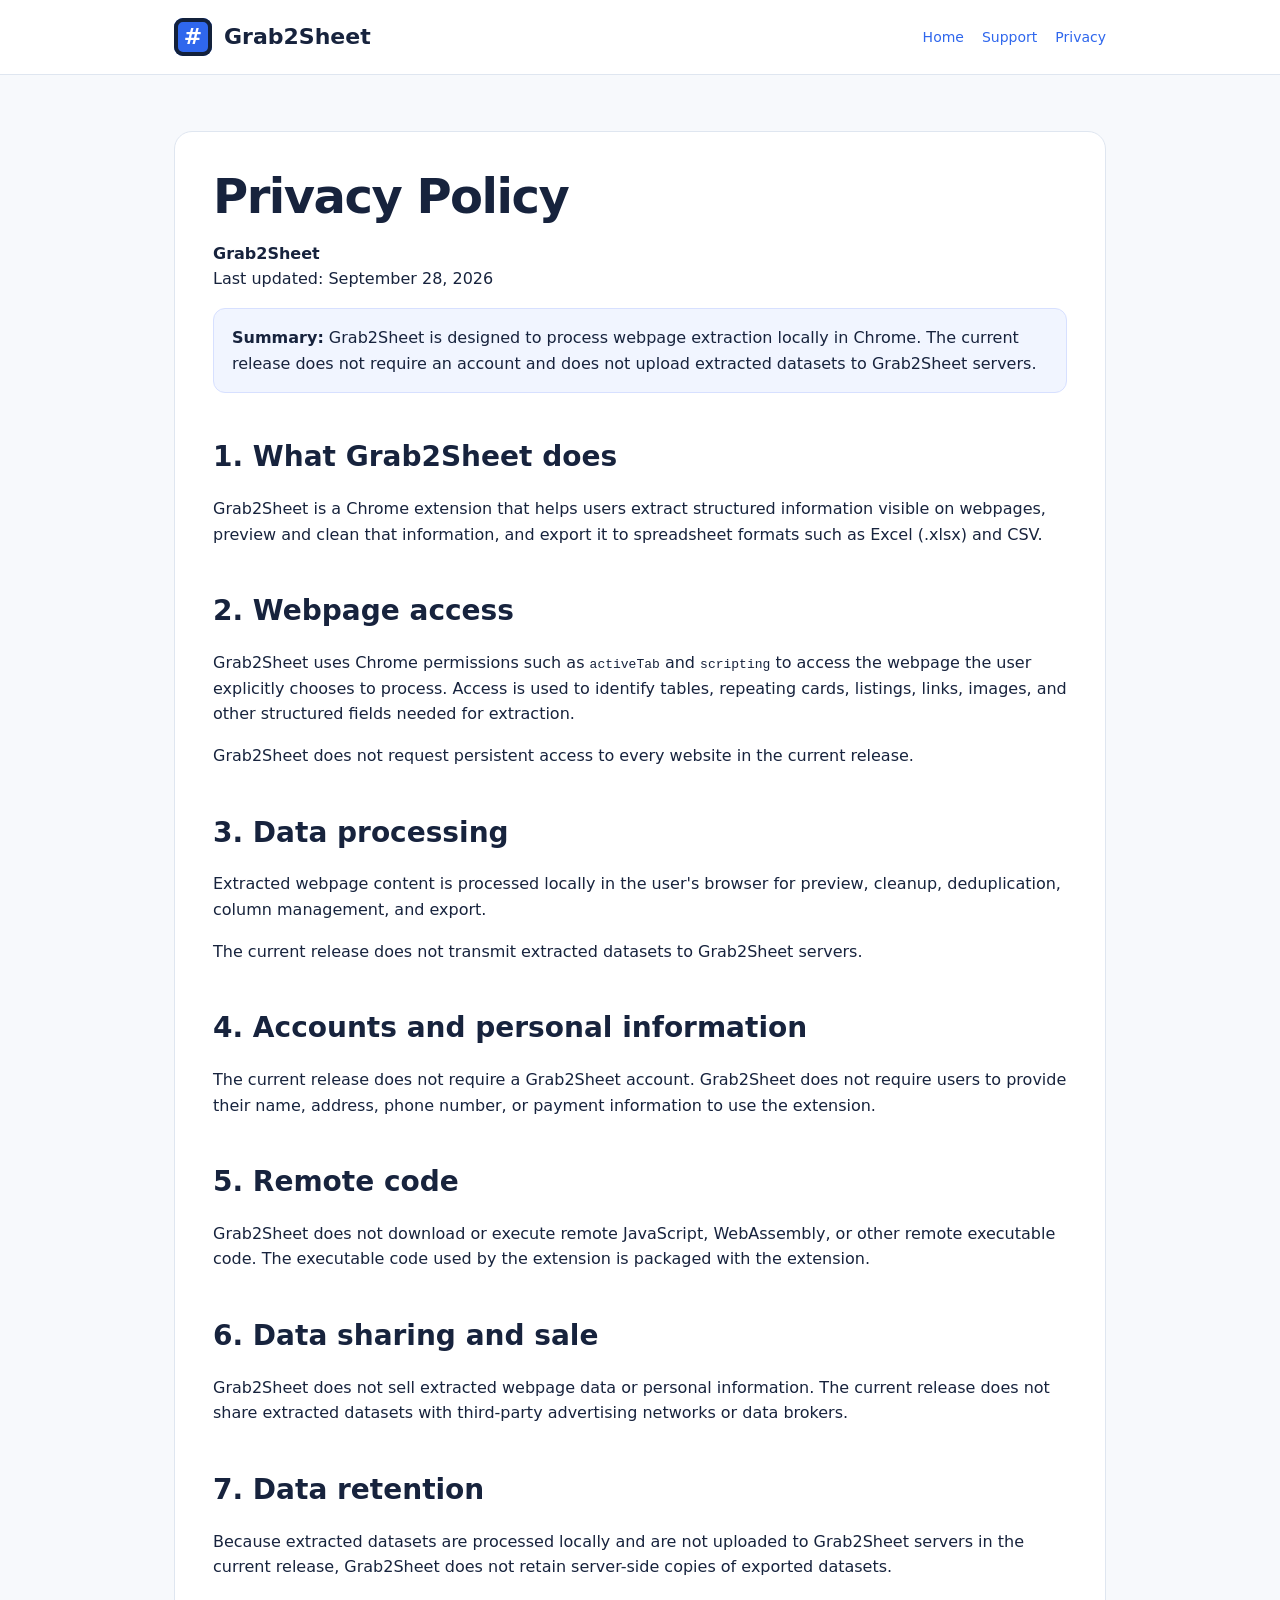
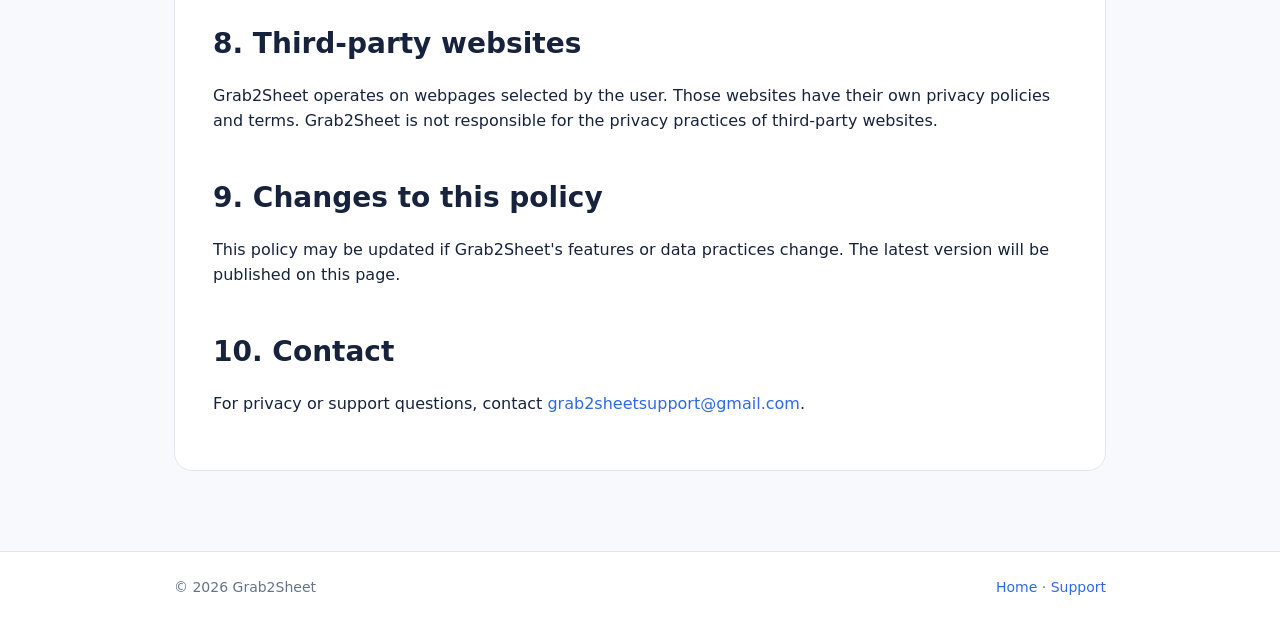
==== privacy.html @ d278c7ef "Add files via upload" ====
<!doctype html>
<html lang="en">
<head>
<meta charset="utf-8">
<meta name="viewport" content="width=device-width,initial-scale=1">
<title>Grab2Sheet Privacy Policy</title>
<meta name="description" content="Privacy Policy for the Grab2Sheet Chrome extension.">
<link rel="stylesheet" href="styles.css">
</head>
<body>
<header><div class="nav"><div class="brand"><span class="logo">#</span>Grab2Sheet</div><nav class="navlinks"><a href="./">Home</a><a href="support.html">Support</a><a href="privacy.html">Privacy</a></nav></div></header>
<main>
<div class="content">
<h1>Privacy Policy</h1>
<p><strong>Grab2Sheet</strong><br>Last updated: September 28, 2026</p>

<div class="notice"><strong>Summary:</strong> Grab2Sheet is designed to process webpage extraction locally in Chrome. The current release does not require an account and does not upload extracted datasets to Grab2Sheet servers.</div>

<h2>1. What Grab2Sheet does</h2>
<p>Grab2Sheet is a Chrome extension that helps users extract structured information visible on webpages, preview and clean that information, and export it to spreadsheet formats such as Excel (.xlsx) and CSV.</p>

<h2>2. Webpage access</h2>
<p>Grab2Sheet uses Chrome permissions such as <code>activeTab</code> and <code>scripting</code> to access the webpage the user explicitly chooses to process. Access is used to identify tables, repeating cards, listings, links, images, and other structured fields needed for extraction.</p>
<p>Grab2Sheet does not request persistent access to every website in the current release.</p>

<h2>3. Data processing</h2>
<p>Extracted webpage content is processed locally in the user's browser for preview, cleanup, deduplication, column management, and export.</p>
<p>The current release does not transmit extracted datasets to Grab2Sheet servers.</p>

<h2>4. Accounts and personal information</h2>
<p>The current release does not require a Grab2Sheet account. Grab2Sheet does not require users to provide their name, address, phone number, or payment information to use the extension.</p>

<h2>5. Remote code</h2>
<p>Grab2Sheet does not download or execute remote JavaScript, WebAssembly, or other remote executable code. The executable code used by the extension is packaged with the extension.</p>

<h2>6. Data sharing and sale</h2>
<p>Grab2Sheet does not sell extracted webpage data or personal information. The current release does not share extracted datasets with third-party advertising networks or data brokers.</p>

<h2>7. Data retention</h2>
<p>Because extracted datasets are processed locally and are not uploaded to Grab2Sheet servers in the current release, Grab2Sheet does not retain server-side copies of exported datasets.</p>

<h2>8. Third-party websites</h2>
<p>Grab2Sheet operates on webpages selected by the user. Those websites have their own privacy policies and terms. Grab2Sheet is not responsible for the privacy practices of third-party websites.</p>

<h2>9. Changes to this policy</h2>
<p>This policy may be updated if Grab2Sheet's features or data practices change. The latest version will be published on this page.</p>

<h2>10. Contact</h2>
<p>For privacy or support questions, contact <a href="mailto:grab2sheetsupport@gmail.com">grab2sheetsupport@gmail.com</a>.</p>
</div>
</main>
<footer><div class="footer"><span>© 2026 Grab2Sheet</span><span><a href="./">Home</a> · <a href="support.html">Support</a></span></div></footer>
</body>
</html>
---- styles.css ----
:root{
  --bg:#f7f9fc;
  --card:#ffffff;
  --text:#17233d;
  --muted:#64748b;
  --blue:#2f67ed;
  --blue2:#1f4fc4;
  --line:#dfe6f0;
}
*{box-sizing:border-box}
body{
  margin:0;
  font-family:Inter,system-ui,-apple-system,BlinkMacSystemFont,"Segoe UI",sans-serif;
  color:var(--text);
  background:var(--bg);
  line-height:1.6;
}
a{color:var(--blue);text-decoration:none}
a:hover{text-decoration:underline}
header{
  background:#fff;
  border-bottom:1px solid var(--line);
}
.nav{
  max-width:980px;
  margin:auto;
  padding:18px 24px;
  display:flex;
  align-items:center;
  justify-content:space-between;
  gap:20px;
}
.brand{
  display:flex;
  align-items:center;
  gap:12px;
  font-weight:800;
  font-size:22px;
}
.logo{
  width:38px;height:38px;
  border-radius:9px;
  background:var(--blue);
  color:#fff;
  display:grid;
  place-items:center;
  font-size:22px;
  box-shadow:inset 0 0 0 4px #13213b;
}
.navlinks{display:flex;gap:18px;font-size:14px}
main{max-width:980px;margin:auto;padding:56px 24px 80px}
.hero{
  background:linear-gradient(135deg,#fff 0%,#f4f7ff 100%);
  border:1px solid var(--line);
  border-radius:24px;
  padding:54px;
  box-shadow:0 16px 50px rgba(24,45,90,.07);
}
h1{font-size:48px;line-height:1.1;margin:0 0 18px;letter-spacing:-1.5px}
h2{font-size:28px;margin:42px 0 14px}
h3{font-size:20px;margin:28px 0 8px}
.lead{font-size:20px;color:var(--muted);max-width:760px}
.cta{
  display:inline-block;
  margin-top:22px;
  background:var(--blue);
  color:#fff;
  padding:13px 20px;
  border-radius:12px;
  font-weight:700;
}
.cta:hover{background:var(--blue2);text-decoration:none}
.grid{
  display:grid;
  grid-template-columns:repeat(3,1fr);
  gap:18px;
  margin-top:28px;
}
.card{
  background:#fff;
  border:1px solid var(--line);
  border-radius:16px;
  padding:22px;
}
.card h3{margin-top:0}
.content{
  background:#fff;
  border:1px solid var(--line);
  border-radius:18px;
  padding:38px;
}
.notice{
  background:#f1f5ff;
  border:1px solid #d7e0ff;
  border-radius:12px;
  padding:16px 18px;
}
ul{padding-left:22px}
footer{
  border-top:1px solid var(--line);
  color:var(--muted);
  background:#fff;
}
.footer{
  max-width:980px;
  margin:auto;
  padding:24px;
  display:flex;
  justify-content:space-between;
  flex-wrap:wrap;
  gap:12px;
  font-size:14px;
}
@media(max-width:760px){
  .grid{grid-template-columns:1fr}
  h1{font-size:38px}
  .hero{padding:34px 24px}
  .nav{align-items:flex-start;flex-direction:column}
}
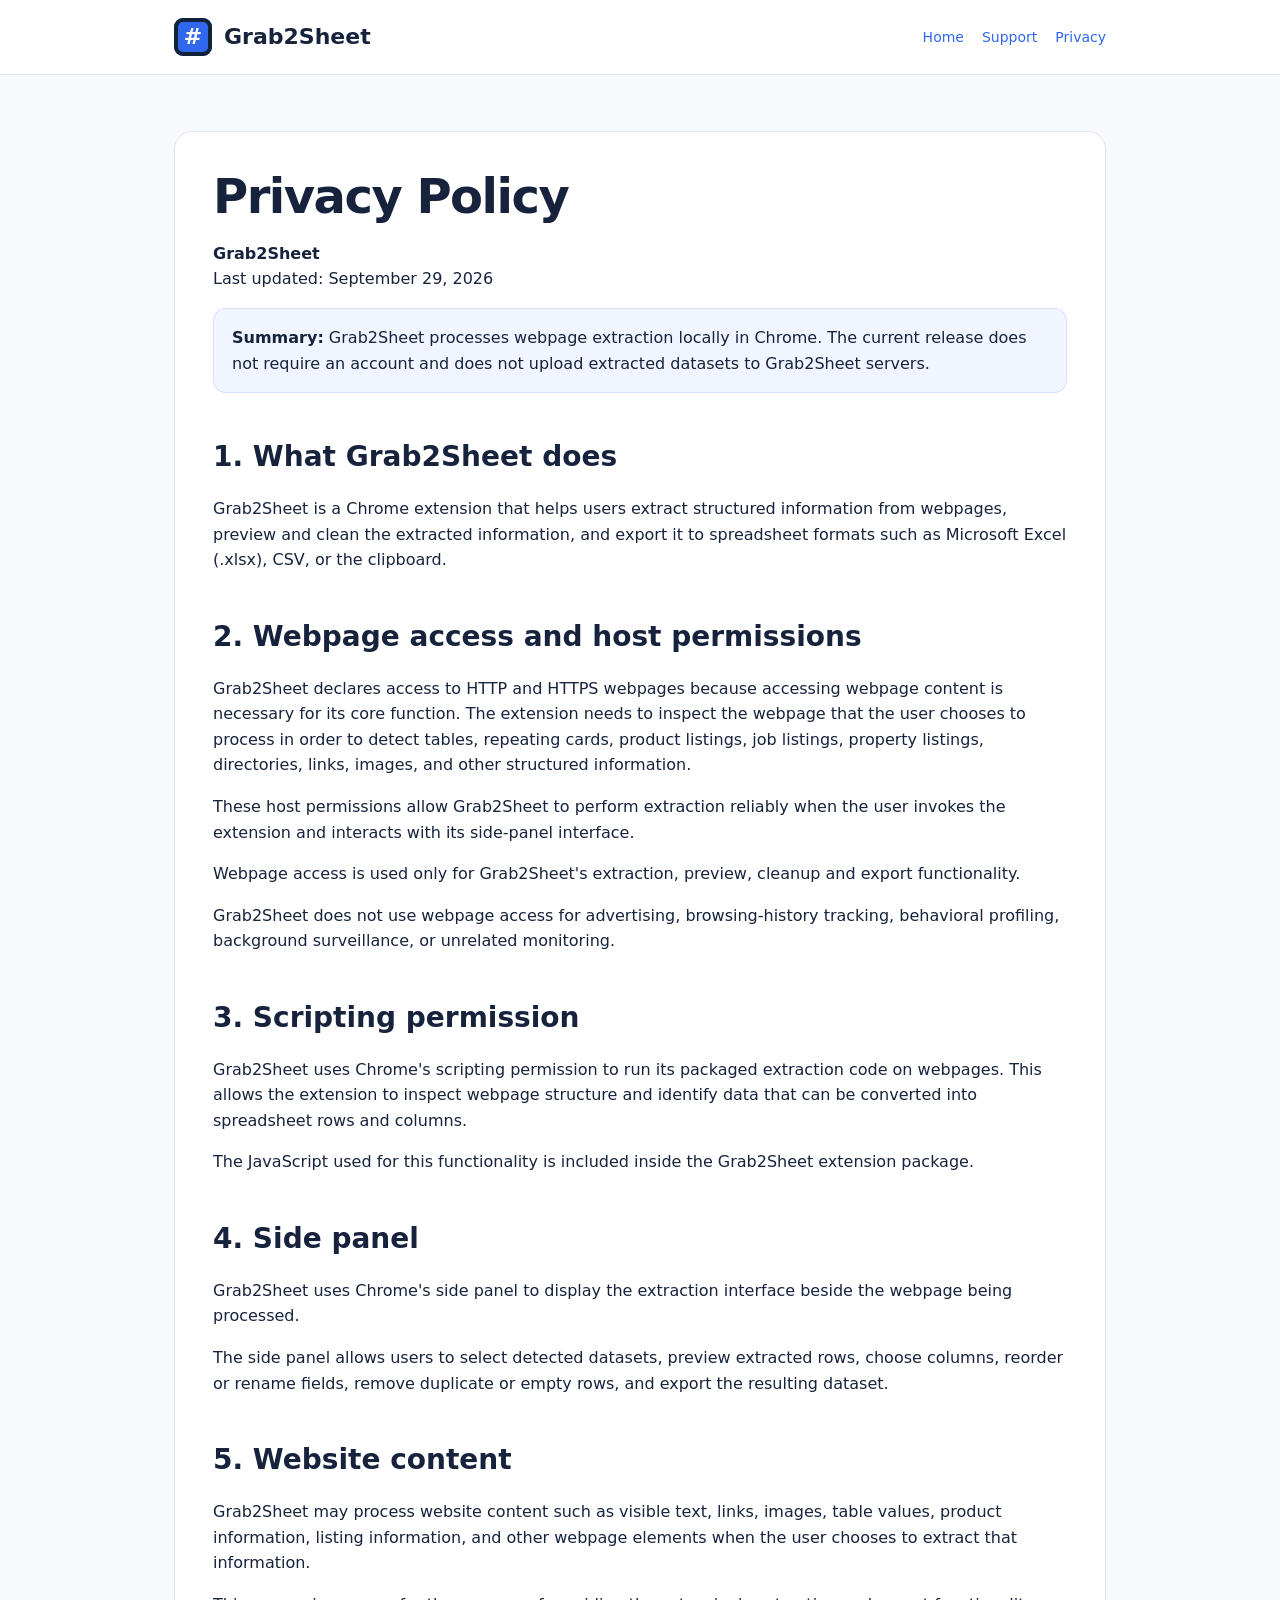
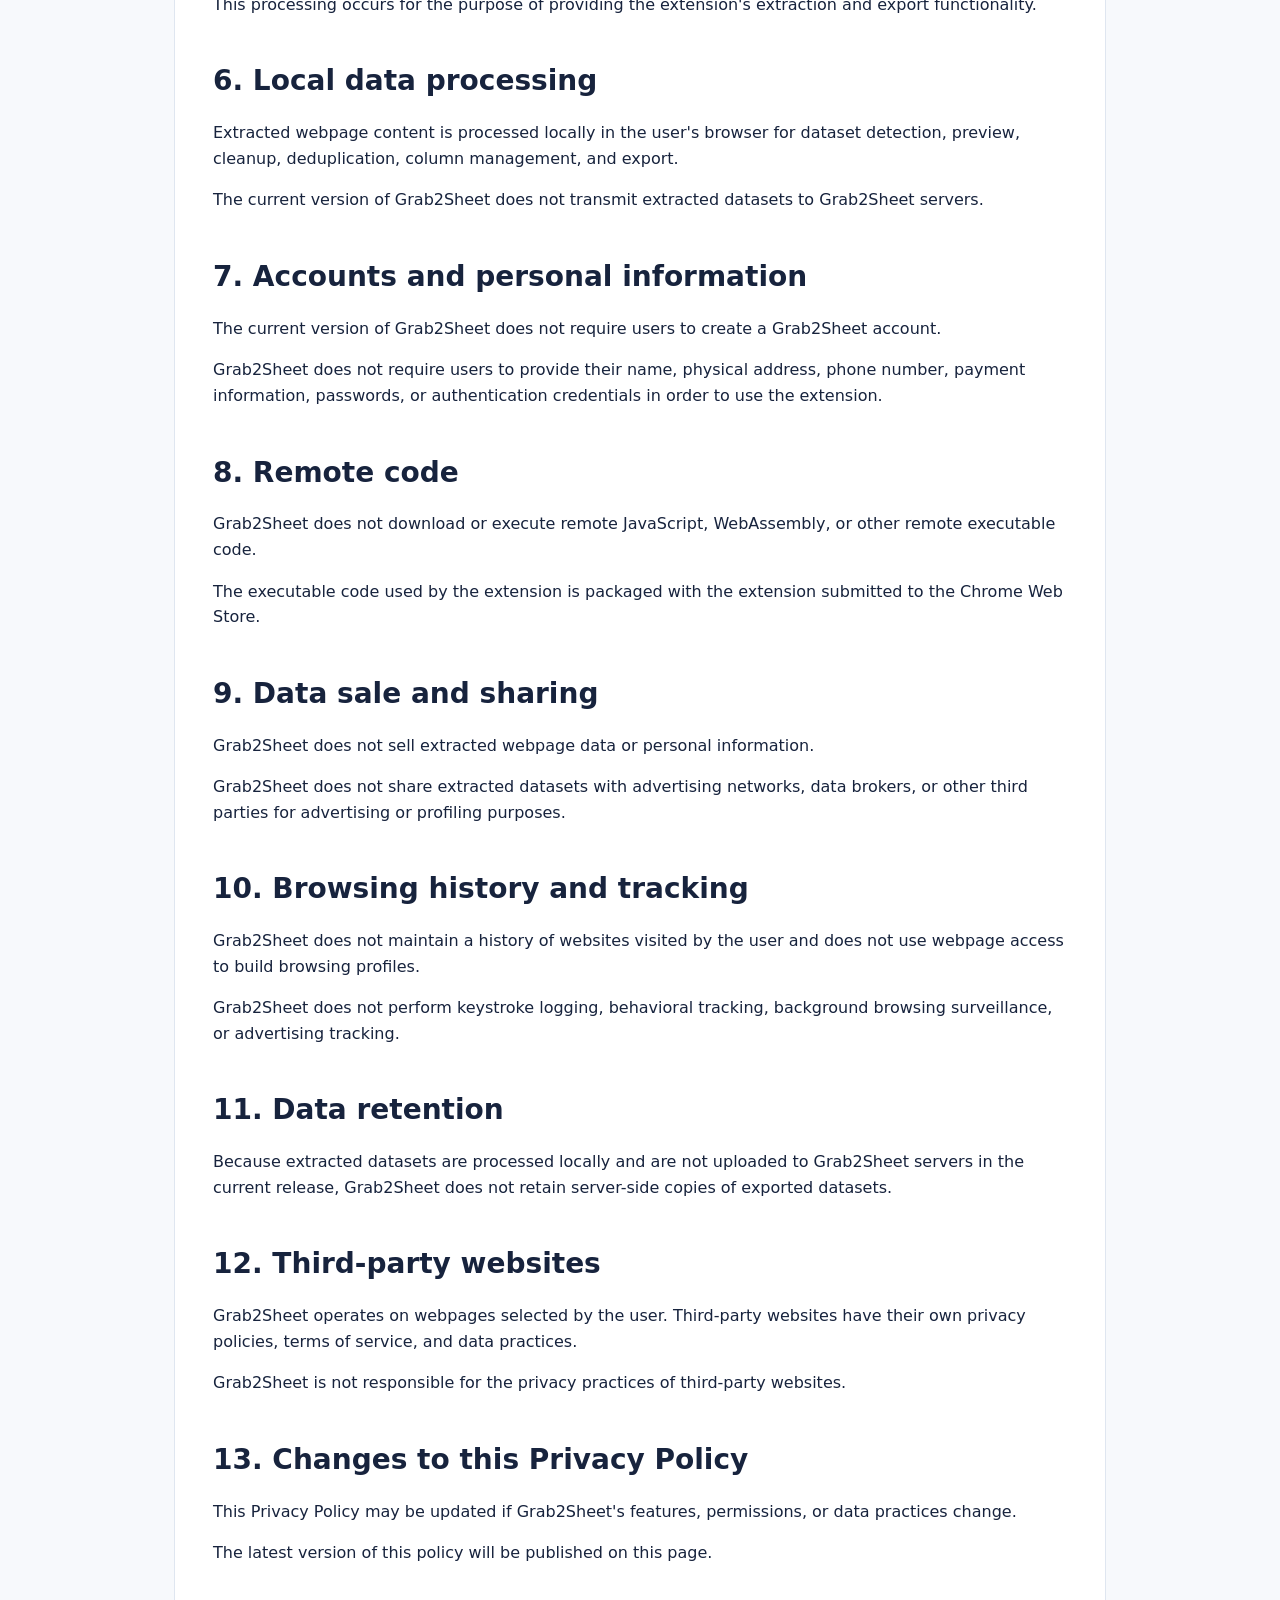
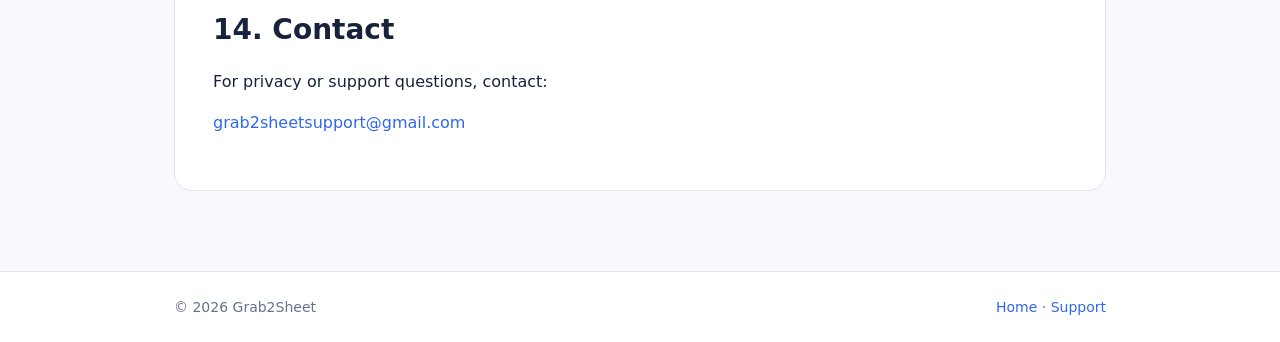
==== commit 75261018: "Refactor privacy.html for improved structure and clarity" ====
--- a/privacy.html
+++ b/privacy.html
@@ -1,54 +1,306 @@
 <!doctype html>
 <html lang="en">
+
 <head>
-<meta charset="utf-8">
-<meta name="viewport" content="width=device-width,initial-scale=1">
-<title>Grab2Sheet Privacy Policy</title>
-<meta name="description" content="Privacy Policy for the Grab2Sheet Chrome extension.">
-<link rel="stylesheet" href="styles.css">
+
+  <meta charset="utf-8">
+
+  <meta
+    name="viewport"
+    content="width=device-width, initial-scale=1"
+  >
+
+  <title>Grab2Sheet Privacy Policy</title>
+
+  <meta
+    name="description"
+    content="Privacy Policy for the Grab2Sheet Chrome extension."
+  >
+
+  <link rel="stylesheet" href="styles.css">
+
 </head>
+
+
 <body>
-<header><div class="nav"><div class="brand"><span class="logo">#</span>Grab2Sheet</div><nav class="navlinks"><a href="./">Home</a><a href="support.html">Support</a><a href="privacy.html">Privacy</a></nav></div></header>
+
+
+<header>
+
+  <div class="nav">
+
+    <div class="brand">
+      <span class="logo">#</span>
+      Grab2Sheet
+    </div>
+
+    <nav class="navlinks">
+
+      <a href="./">Home</a>
+
+      <a href="support.html">
+        Support
+      </a>
+
+      <a href="privacy.html">
+        Privacy
+      </a>
+
+    </nav>
+
+  </div>
+
+</header>
+
+
 <main>
-<div class="content">
-<h1>Privacy Policy</h1>
-<p><strong>Grab2Sheet</strong><br>Last updated: September 28, 2026</p>
-
-<div class="notice"><strong>Summary:</strong> Grab2Sheet is designed to process webpage extraction locally in Chrome. The current release does not require an account and does not upload extracted datasets to Grab2Sheet servers.</div>
-
-<h2>1. What Grab2Sheet does</h2>
-<p>Grab2Sheet is a Chrome extension that helps users extract structured information visible on webpages, preview and clean that information, and export it to spreadsheet formats such as Excel (.xlsx) and CSV.</p>
-
-<h2>2. Webpage access</h2>
-<p>Grab2Sheet uses Chrome permissions such as <code>activeTab</code> and <code>scripting</code> to access the webpage the user explicitly chooses to process. Access is used to identify tables, repeating cards, listings, links, images, and other structured fields needed for extraction.</p>
-<p>Grab2Sheet does not request persistent access to every website in the current release.</p>
-
-<h2>3. Data processing</h2>
-<p>Extracted webpage content is processed locally in the user's browser for preview, cleanup, deduplication, column management, and export.</p>
-<p>The current release does not transmit extracted datasets to Grab2Sheet servers.</p>
-
-<h2>4. Accounts and personal information</h2>
-<p>The current release does not require a Grab2Sheet account. Grab2Sheet does not require users to provide their name, address, phone number, or payment information to use the extension.</p>
-
-<h2>5. Remote code</h2>
-<p>Grab2Sheet does not download or execute remote JavaScript, WebAssembly, or other remote executable code. The executable code used by the extension is packaged with the extension.</p>
-
-<h2>6. Data sharing and sale</h2>
-<p>Grab2Sheet does not sell extracted webpage data or personal information. The current release does not share extracted datasets with third-party advertising networks or data brokers.</p>
-
-<h2>7. Data retention</h2>
-<p>Because extracted datasets are processed locally and are not uploaded to Grab2Sheet servers in the current release, Grab2Sheet does not retain server-side copies of exported datasets.</p>
-
-<h2>8. Third-party websites</h2>
-<p>Grab2Sheet operates on webpages selected by the user. Those websites have their own privacy policies and terms. Grab2Sheet is not responsible for the privacy practices of third-party websites.</p>
-
-<h2>9. Changes to this policy</h2>
-<p>This policy may be updated if Grab2Sheet's features or data practices change. The latest version will be published on this page.</p>
-
-<h2>10. Contact</h2>
-<p>For privacy or support questions, contact <a href="mailto:grab2sheetsupport@gmail.com">grab2sheetsupport@gmail.com</a>.</p>
-</div>
+
+  <div class="content">
+
+    <h1>Privacy Policy</h1>
+
+    <p>
+      <strong>Grab2Sheet</strong><br>
+      Last updated: September 29, 2026
+    </p>
+
+
+    <div class="notice">
+
+      <strong>Summary:</strong>
+
+      Grab2Sheet processes webpage extraction locally in Chrome.
+      The current release does not require an account and does not
+      upload extracted datasets to Grab2Sheet servers.
+
+    </div>
+
+
+    <h2>1. What Grab2Sheet does</h2>
+
+    <p>
+      Grab2Sheet is a Chrome extension that helps users extract
+      structured information from webpages, preview and clean the
+      extracted information, and export it to spreadsheet formats
+      such as Microsoft Excel (.xlsx), CSV, or the clipboard.
+    </p>
+
+
+    <h2>2. Webpage access and host permissions</h2>
+
+    <p>
+      Grab2Sheet declares access to HTTP and HTTPS webpages because
+      accessing webpage content is necessary for its core function.
+      The extension needs to inspect the webpage that the user chooses
+      to process in order to detect tables, repeating cards, product
+      listings, job listings, property listings, directories, links,
+      images, and other structured information.
+    </p>
+
+    <p>
+      These host permissions allow Grab2Sheet to perform extraction
+      reliably when the user invokes the extension and interacts with
+      its side-panel interface.
+    </p>
+
+    <p>
+      Webpage access is used only for Grab2Sheet's extraction,
+      preview, cleanup and export functionality.
+    </p>
+
+    <p>
+      Grab2Sheet does not use webpage access for advertising,
+      browsing-history tracking, behavioral profiling, background
+      surveillance, or unrelated monitoring.
+    </p>
+
+
+    <h2>3. Scripting permission</h2>
+
+    <p>
+      Grab2Sheet uses Chrome's scripting permission to run its packaged
+      extraction code on webpages. This allows the extension to inspect
+      webpage structure and identify data that can be converted into
+      spreadsheet rows and columns.
+    </p>
+
+    <p>
+      The JavaScript used for this functionality is included inside the
+      Grab2Sheet extension package.
+    </p>
+
+
+    <h2>4. Side panel</h2>
+
+    <p>
+      Grab2Sheet uses Chrome's side panel to display the extraction
+      interface beside the webpage being processed.
+    </p>
+
+    <p>
+      The side panel allows users to select detected datasets, preview
+      extracted rows, choose columns, reorder or rename fields, remove
+      duplicate or empty rows, and export the resulting dataset.
+    </p>
+
+
+    <h2>5. Website content</h2>
+
+    <p>
+      Grab2Sheet may process website content such as visible text,
+      links, images, table values, product information, listing
+      information, and other webpage elements when the user chooses
+      to extract that information.
+    </p>
+
+    <p>
+      This processing occurs for the purpose of providing the
+      extension's extraction and export functionality.
+    </p>
+
+
+    <h2>6. Local data processing</h2>
+
+    <p>
+      Extracted webpage content is processed locally in the user's
+      browser for dataset detection, preview, cleanup, deduplication,
+      column management, and export.
+    </p>
+
+    <p>
+      The current version of Grab2Sheet does not transmit extracted
+      datasets to Grab2Sheet servers.
+    </p>
+
+
+    <h2>7. Accounts and personal information</h2>
+
+    <p>
+      The current version of Grab2Sheet does not require users to
+      create a Grab2Sheet account.
+    </p>
+
+    <p>
+      Grab2Sheet does not require users to provide their name,
+      physical address, phone number, payment information, passwords,
+      or authentication credentials in order to use the extension.
+    </p>
+
+
+    <h2>8. Remote code</h2>
+
+    <p>
+      Grab2Sheet does not download or execute remote JavaScript,
+      WebAssembly, or other remote executable code.
+    </p>
+
+    <p>
+      The executable code used by the extension is packaged with the
+      extension submitted to the Chrome Web Store.
+    </p>
+
+
+    <h2>9. Data sale and sharing</h2>
+
+    <p>
+      Grab2Sheet does not sell extracted webpage data or personal
+      information.
+    </p>
+
+    <p>
+      Grab2Sheet does not share extracted datasets with advertising
+      networks, data brokers, or other third parties for advertising
+      or profiling purposes.
+    </p>
+
+
+    <h2>10. Browsing history and tracking</h2>
+
+    <p>
+      Grab2Sheet does not maintain a history of websites visited by
+      the user and does not use webpage access to build browsing
+      profiles.
+    </p>
+
+    <p>
+      Grab2Sheet does not perform keystroke logging, behavioral
+      tracking, background browsing surveillance, or advertising
+      tracking.
+    </p>
+
+
+    <h2>11. Data retention</h2>
+
+    <p>
+      Because extracted datasets are processed locally and are not
+      uploaded to Grab2Sheet servers in the current release,
+      Grab2Sheet does not retain server-side copies of exported
+      datasets.
+    </p>
+
+
+    <h2>12. Third-party websites</h2>
+
+    <p>
+      Grab2Sheet operates on webpages selected by the user.
+      Third-party websites have their own privacy policies,
+      terms of service, and data practices.
+    </p>
+
+    <p>
+      Grab2Sheet is not responsible for the privacy practices of
+      third-party websites.
+    </p>
+
+
+    <h2>13. Changes to this Privacy Policy</h2>
+
+    <p>
+      This Privacy Policy may be updated if Grab2Sheet's features,
+      permissions, or data practices change.
+    </p>
+
+    <p>
+      The latest version of this policy will be published on this page.
+    </p>
+
+
+    <h2>14. Contact</h2>
+
+    <p>
+      For privacy or support questions, contact:
+    </p>
+
+    <p>
+      <a href="mailto:grab2sheetsupport@gmail.com">
+        grab2sheetsupport@gmail.com
+      </a>
+    </p>
+
+  </div>
+
 </main>
-<footer><div class="footer"><span>© 2026 Grab2Sheet</span><span><a href="./">Home</a> · <a href="support.html">Support</a></span></div></footer>
+
+
+<footer>
+
+  <div class="footer">
+
+    <span>
+      © 2026 Grab2Sheet
+    </span>
+
+    <span>
+      <a href="./">Home</a>
+      ·
+      <a href="support.html">Support</a>
+    </span>
+
+  </div>
+
+</footer>
+
+
 </body>
+
 </html>
